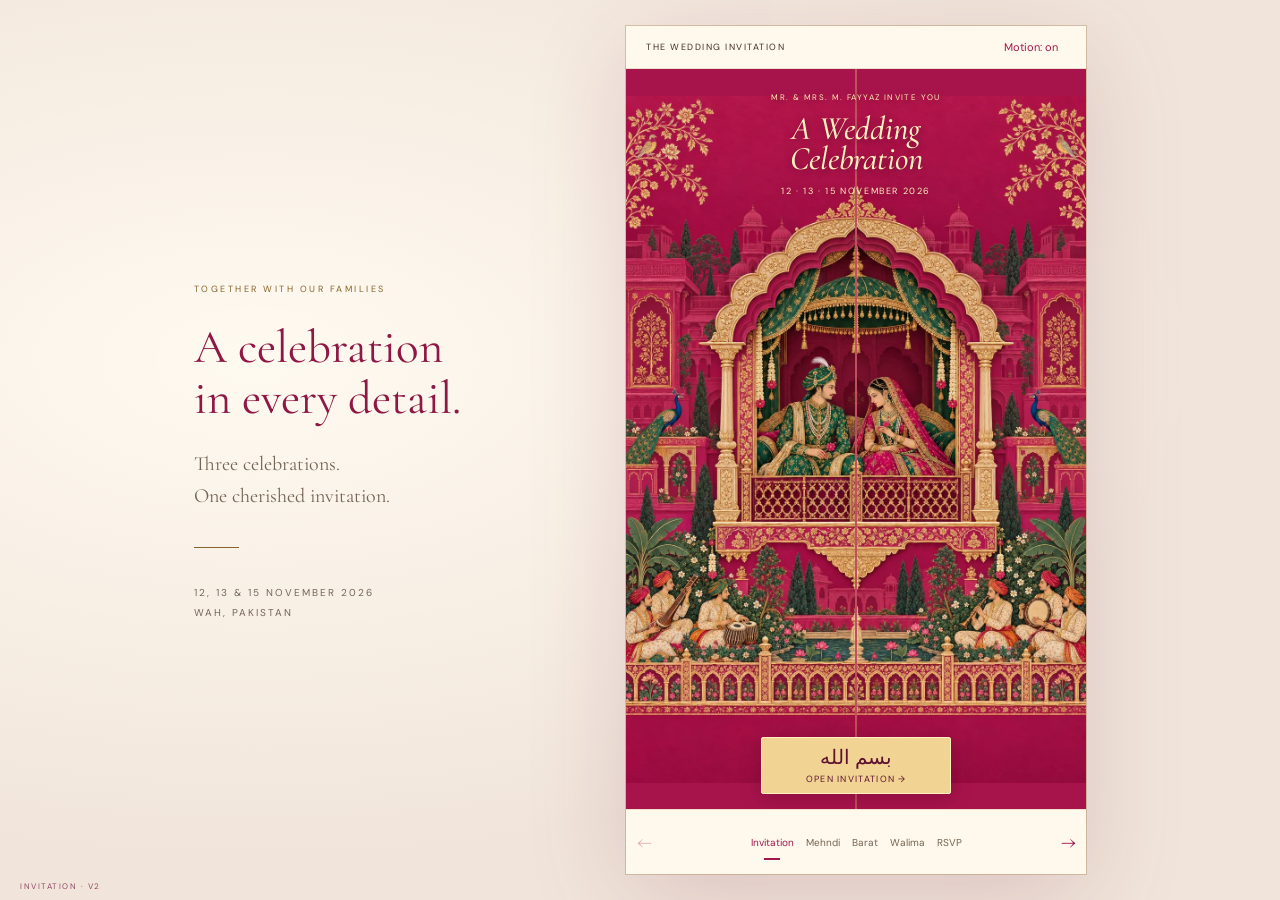
==== with-walima.html @ 0a070c9f "Publish wedding invitation with and without Walima" ====
<!doctype html>
<html lang="en"><head><meta charset="utf-8"><meta name="viewport" content="width=device-width,initial-scale=1,viewport-fit=cover"><meta name="theme-color" content="#531d31"><meta name="description" content="With joy, Mr. & Mrs. M. Fayyaz invite you to celebrate. Mehndi, 12 November; Barat, 13 November; Walima, 15 November 2026. Wah, Pakistan."><title>Awais Shakeel · Mehndi, Barat & Walima · November 2026</title><meta name="robots" content="noindex, nofollow"><meta property="og:type" content="website"><meta property="og:title" content="You are invited · 12, 13 & 15 November 2026"><meta property="og:description" content="Join the Fayyaz and Shakeel families for Mehndi, Barat and Walima in Wah, Pakistan."><meta property="og:image" content="https://ahsanrj-portfolio.github.io/awais-wedding-invitation/royal-cover-v2.webp"><meta property="og:image:alt" content="Magenta and gold royal miniature wedding illustration"><meta name="twitter:card" content="summary_large_image"><link rel="icon" href="favicon.svg" type="image/svg+xml"><link rel="canonical" href="https://ahsanrj-portfolio.github.io/awais-wedding-invitation/with-walima.html"><noscript><style>.opening,.navigation,.toolbar button,.primary[data-go],button[data-calendar],#replay{display:none!important}.invitation{height:auto!important}.book{min-height:600px}.page,.page[hidden]{position:relative!important;display:block!important;min-height:650px}.intro-copy{min-height:650px}</style></noscript><link rel="stylesheet" href="style.css"><link rel="stylesheet" href="visual-theme-v2.css"><link rel="preload" as="image" href="royal-cover-v2.webp"><link rel="stylesheet" href="motion.css"><link rel="stylesheet" href="walima.css"><link rel="stylesheet" href="barat-film.css"></head><body>
<div class="desktop-note"><span class="small">TOGETHER WITH OUR FAMILIES</span><h2>A celebration<br>in every detail.</h2><p>Three celebrations.<br>One cherished invitation.</p><span class="line"></span><p class="date-note">12, 13 & 15 NOVEMBER 2026<br>WAH, PAKISTAN</p></div>
<main class="invitation" aria-label="Wedding invitation">
<header class="toolbar"><span class="brand">THE WEDDING INVITATION</span><button id="motion" class="text-button" aria-pressed="false">Motion: on</button></header>
<div class="book" id="book">
<section class="page intro" id="page-0" aria-labelledby="title-0"><div class="welcome-note"><p class="blessing">In the name of Allah,<br>the Most Beneficent, the Most Merciful</p><p class="hosts">Mr. & Mrs. M. Fayyaz<br>Mr. & Mrs. M. Shakeel</p><p class="invite-line">joyfully invite you to celebrate the wedding of</p></div><div class="floral-poster"><img src="floral-couple.jpg" alt="Illustrated wedding couple on a lavish red floral stage, with hanging pink flowers and chandeliers"><div class="intro-copy"><h1 id="title-0" tabindex="-1">D/o Fayyaz <span class="amp">&</span><br>Awais Shakeel</h1><p class="parentage">S/o M. Shakeel</p><p class="wedding-dates">12, 13 & 15 November 2026</p></div></div><div class="intro-cta"><p>With your presence, our joy is complete.</p><button class="primary" data-go="1">Explore the celebrations <span>→</span></button></div></section>
<section class="page event mehndi" id="page-1" hidden aria-labelledby="title-1"><div class="event-poster mehndi-poster"><img src="mehndi-original.jpg" alt="Colourful Mehndi illustration with hanging floral baskets, orange drapes, pink backdrop, a seated couple and dhol players"><div class="poster-copy"><p class="eyebrow">THE FIRST CELEBRATION</p><h2 id="title-1" tabindex="-1">Mehndi</h2><p class="script-sub">An evening of colour & joy</p><p class="poster-date">Thursday · 12 November 2026</p><p class="poster-time">Mehndi · 7:00 PM<br>Dinner · 8:00 PM</p><p class="poster-venue">Al-Maida Marriage Hall<br><small>Jhang Bahtar Road, Wah</small></p></div></div><div class="event-content"><p class="programme">PROGRAMME · IN SHA ALLAH</p><dl class="schedule"><div><dt>Mehndi</dt><dd>7:00 PM</dd></div><div><dt>Dinner</dt><dd>8:00 PM</dd></div></dl><span aria-hidden="true" class="ornament">✧</span><p class="eyebrow">THE VENUE</p><h3>Al-Maida Marriage Hall</h3><p class="address">Jhang Bahtar Road, Wah</p><div class="actions"><button class="primary" data-calendar="0">Add to calendar <span>↗</span></button><a class="secondary" target="_blank" rel="noopener" href="https://www.google.com/maps/search/?api=1&query=Al-Maida%20Marriage%20Hall%20Jhang%20Bahtar%20Road%20Wah">Find venue ↗</a></div><p class="micro">Times in Pakistan Standard Time · Maps opens a venue search</p></div></section>
<section class="page event barat" id="page-2" hidden aria-labelledby="title-2"><div class="barat-film"><h2 id="title-2" tabindex="-1" class="scene-heading">Baraat Welcome</h2><video id="barat-video" muted loop playsinline preload="none" poster="barat-procession-poster.jpg" aria-label="Animated wedding procession beneath a maroon and gold palace arch"><source src="barat-procession.mp4" type="video/mp4"></video><div class="foreground-ground" aria-hidden="true"></div><img class="foreground-bride" src="bride-red-foreground.png" alt="Bride seen from behind wearing a deep red lehenga with ornate gold embroidery"><button class="barat-video-control" id="barat-video-control">Play scene ▷</button></div><div class="event-content"><p class="barat-event-date">Friday · 13 November 2026</p><p class="programme">PROGRAMME · IN SHA ALLAH</p><dl class="schedule"><div><dt>Arrival of Barat</dt><dd>12:00 PM</dd></div><div><dt>Lunch</dt><dd>1:00 PM</dd></div><div><dt>Rukhsati</dt><dd>3:00 PM</dd></div></dl><span aria-hidden="true" class="ornament">✧</span><p class="eyebrow">THE VENUE</p><h3>Kallisto Grand Marquee</h3><p class="address">Jhang Bahtar Road, Wah</p><div class="actions"><button class="primary" data-calendar="1">Add to calendar <span>↗</span></button><a class="secondary" target="_blank" rel="noopener" href="https://www.google.com/maps/search/?api=1&query=Kallisto%20Grand%20Marquee%20Jhang%20Bahtar%20Road%20Wah">Find venue ↗</a></div><p class="micro">Times in Pakistan Standard Time · Maps opens a venue search</p></div></section>
<section class="page event walima" id="page-3" hidden aria-labelledby="title-3"><div class="walima-poster"><video id="walima-video" muted loop playsinline preload="none" poster="walima-poster.jpg" aria-label="Animated chandelier-lit garden with an illustrated couple"><source src="walima-scene-clean-loop.mp4" type="video/mp4"></video><div class="walima-copy"><p class="eyebrow">MR. &amp; MRS. M. SHAKEEL INVITE YOU</p><h2 id="title-3" tabindex="-1">Walima</h2><p class="walima-names">D/o Fayyaz &amp; Awais Shakeel</p><p class="walima-date">Sunday · 15 November 2026</p><p class="walima-time">Arrival · 6:00 PM<br>Dinner · 7:00 PM</p><h3>GMC Marquee</h3><p class="walima-address">New City Phase 2, Wah Cantt</p></div><button class="video-control" id="video-control">Play scene ▷</button></div><div class="event-content"><p class="programme">PROGRAMME · IN SHA ALLAH</p><dl class="schedule"><div><dt>Arrival</dt><dd>6:00 PM</dd></div><div><dt>Dinner</dt><dd>7:00 PM</dd></div></dl><span class="ornament" aria-hidden="true">✧</span><p class="eyebrow">THE VENUE</p><h3>GMC Marquee</h3><p class="address">New City Phase 2, Wah Cantt</p><div class="actions"><button class="primary" data-calendar="2">Add to calendar ↗</button><a class="secondary" target="_blank" rel="noopener" href="https://www.google.com/maps/search/?api=1&amp;query=GMC%20Marquee%20New%20City%20Phase%202%20Wah%20Cantt">Find venue ↗</a></div><p class="micro">Pakistan Standard Time · Maps opens a venue search</p></div></section><section class="page rsvp" id="page-4" hidden aria-labelledby="title-4"><div class="rsvp-content"><span class="eyebrow">WE LOOK FORWARD TO WELCOMING YOU</span><h2 id="title-4" tabindex="-1">With love,<br>our family</h2><img class="couple" src="couple.jpg" alt="Illustration of a bride in maroon and gold and a groom in a black sherwani dancing together"><p class="programme">R.S.V.P.</p><div class="contacts"><a href="tel:+923005140269"><span>M. Fayyaz</span><small>0300-5140269</small><b aria-hidden="true">↗</b></a><a href="tel:+923365899009"><span>M. Ahsan</span><small>0336-5899009</small><b aria-hidden="true">↗</b></a></div><p class="looking">Looking forward</p><p class="family">M. Riaz · M. Imran · M. Ijaz</p><button id="replay" class="text-button">↺ Replay the opening</button></div></section>
<div id="opening" class="opening"><div class="cover-art" role="img" aria-label="Magenta and antique-gold miniature invitation cover with a royal couple in an emerald jharokha and wedding musicians"></div><div class="opening-copy"><p class="eyebrow">MR. & MRS. M. FAYYAZ INVITE YOU</p><h2>A Wedding<br>Celebration</h2><p>12 · 13 · 15 NOVEMBER 2026</p></div><button id="open" class="seal" aria-label="Open the wedding invitation"><span>بسم الله</span><small>OPEN INVITATION →</small></button></div>
</div><footer class="navigation"><button id="back" aria-label="Previous card">←</button><nav aria-label="Invitation cards"><button data-go="0" aria-current="page">Invitation</button><button data-go="1">Mehndi</button><button data-go="2">Barat</button><button data-go="3">Walima</button><button data-go="4">RSVP</button></nav><button id="next" aria-label="Next card">→</button></footer><div class="status" role="status" aria-live="polite" id="status"></div>
</main><span class="build">INVITATION · V2</span><script src="walima-app.js"></script><script src="motion.js"></script><script src="walima.js"></script><script src="barat-film.js"></script></body></html>
---- style.css ----
@import url('https://fonts.googleapis.com/css2?family=Cormorant+Garamond:ital,wght@0,400;0,500;0,600;1,400;1,500&family=DM+Sans:wght@400;500;600&display=swap');
:root{--wine:#63283a;--ink:#402d28;--gold:#9d7944;--paper:#faf3e7;--sans:'DM Sans',Arial,sans-serif;--serif:'Cormorant Garamond',Georgia,serif}*{box-sizing:border-box}body{margin:0;color:var(--ink);background:#eee5d8;font-family:var(--serif);min-height:100vh;min-height:100dvh;display:flex;align-items:center;justify-content:center;gap:8vw;padding:26px;background-image:radial-gradient(ellipse at 20% 50%,#fffcf5 0%,transparent 60%)}button,a{-webkit-tap-highlight-color:transparent}button{cursor:pointer;font:inherit}button:focus-visible,a:focus-visible{outline:3px solid #b77a25;outline-offset:4px}button:disabled{opacity:.3;cursor:default}a{color:inherit}button{touch-action:manipulation}h1,h2,h3,p{margin:0}h1:focus,h2:focus{outline:none}.desktop-note{width:330px;align-self:center}.small,.eyebrow,.brand,.programme,.location-label,.date-note,.micro,.build{font-family:var(--sans)}.small{font-size:9px;letter-spacing:2.5px;color:var(--gold)}.desktop-note h2{font-size:47px;line-height:1.08;font-weight:400;margin:25px 0;color:var(--wine)}.desktop-note p{font-size:20px;line-height:1.6;color:#806f62}.line{display:block;width:45px;height:1px;background:var(--gold);margin:35px 0}.desktop-note .date-note{font-size:10px;letter-spacing:2px;line-height:2}.invitation{position:relative;width:460px;max-width:100%;height:min(900px,calc(100dvh - 52px));min-height:0;background:var(--paper);box-shadow:0 24px 90px #39221826,0 0 0 1px #a1855740;display:flex;flex-direction:column}.toolbar{height:43px;flex-shrink:0;padding:0 20px;display:flex;justify-content:space-between;align-items:center;border-bottom:1px solid #9c7b4433;background:#fbf6ed}.brand{font-size:8px;letter-spacing:1.5px}.text-button{border:0;background:none;font-family:var(--sans);font-size:10px;min-height:44px;color:var(--wine);padding:8px}.book{position:relative;flex:1;min-height:0;perspective:1400px;background:var(--paper)}.page{position:absolute;inset:0;overflow:auto;overscroll-behavior:contain;background-color:var(--paper);scrollbar-width:thin;scrollbar-color:#bca47a transparent}.page[hidden]{display:none}.intro{background-image:url('courtyard.webp');background-size:100% 100%;text-align:center}.intro-copy{padding:21% 14% 26%;min-height:100%;display:flex;align-items:center;flex-direction:column}.blessing{font-size:10px;line-height:1.5;letter-spacing:.7px;text-transform:uppercase;max-width:230px}.hosts{font-size:20px;margin-top:24px;font-weight:600}.invite-line{font-size:13px;margin:8px -4px 18px}.intro h1{font-size:44px;line-height:.96;letter-spacing:-1.5px;color:var(--wine);font-weight:500}.amp{display:block;font-size:30px;font-style:italic;color:var(--gold);margin:7px}.parentage{font-size:14px;margin-top:11px}.flourish{font-size:32px;color:var(--gold);margin:10px 0 4px}.wedding-dates{font-size:21px}.location-label{font-size:8px;letter-spacing:2px;margin-top:9px}.primary{border:1px solid var(--wine);background:var(--wine);color:#fff8e9;min-height:46px;padding:12px 20px;display:inline-flex;align-items:center;justify-content:center;gap:16px;text-decoration:none;font:11px var(--sans);letter-spacing:.2px;transition:background .2s}.primary:hover{background:#82384e}.intro .primary{margin-top:23px;padding:12px 14px;font-size:10px}.intro-bottom{position:absolute;bottom:20px;left:0;right:0;font-size:12px;font-style:italic}.navigation{height:65px;flex-shrink:0;background:#fcf7ee;border-top:1px solid #b79b733d;display:flex;align-items:center;justify-content:space-between;padding:4px 8px}.navigation>button{width:36px;min-height:44px;background:none;border:0;font-size:23px;color:var(--wine)}nav{display:flex;gap:4px}nav button{position:relative;border:0;background:transparent;font:10px var(--sans);min-height:44px;padding:10px;color:#968474}nav button[aria-current]{color:var(--wine)}nav button[aria-current]:after{content:'';width:16px;height:2px;background:var(--wine);position:absolute;bottom:4px;left:calc(50% - 8px)}.event{background-image:linear-gradient(#fbf5eae8,#fbf5eae8),url('courtyard.webp');background-size:cover;text-align:center;padding:24px}.event:before{content:'';position:absolute;inset:12px;border:1px solid #a98a5f66;pointer-events:none}.event-content{position:relative;padding:22px 12px 20px}.eyebrow{font-size:8px;letter-spacing:1.7px;line-height:1.7;color:var(--gold)}.event h2{font-size:65px;line-height:1;font-weight:400;font-style:italic;margin:14px 0 4px}.script-sub{font-size:17px;font-style:italic;color:#8f775e}.mehndi{--wine:#425b40}.date-block{display:flex;align-items:center;justify-content:center;gap:20px;border-top:1px solid #ad91664d;border-bottom:1px solid #ad91664d;padding:13px 0;margin:24px 0}.date-block strong{font-weight:400;font-size:66px;line-height:1;color:var(--wine)}.date-block span{font:9px/1.7 var(--sans);letter-spacing:1px;min-width:68px}.programme{font-size:9px;letter-spacing:1.4px;margin-bottom:14px}.schedule{margin:0 auto;max-width:270px;font-size:19px}.schedule div{display:flex;justify-content:space-between;padding:6px 0;border-bottom:1px dotted #ad916657}.schedule dd{margin:0;font-size:18px}.ornament{display:block;font-size:28px;color:var(--gold);margin:13px 0 9px}.event h3{font-size:26px;font-weight:600;margin-top:5px;line-height:1.1}.address{font-size:16px;margin-top:6px}.actions{display:flex;flex-direction:column;gap:4px;align-items:stretch;margin:23px auto 0;max-width:280px}.secondary{padding:14px 16px;font:11px var(--sans);text-underline-offset:4px;min-height:44px}.micro{font-size:8px;line-height:1.6;color:#8e7c68;margin:8px auto 0;max-width:260px}.rsvp{background:radial-gradient(ellipse at 50% 45%,#fff 0%,#faf3e7 65%);text-align:center}.rsvp-content{padding:34px 42px 20px}.rsvp h2{font-size:42px;line-height:1.05;font-style:italic;font-weight:400;color:var(--wine);margin:12px 0}.couple{height:220px;max-width:100%;object-fit:contain;mix-blend-mode:multiply}.contacts{display:flex;flex-direction:column;gap:4px}.contacts a{position:relative;padding:12px 20px;border-bottom:1px solid #bba0795e;text-decoration:none;text-align:left;min-height:58px}.contacts span{display:block;font-size:20px}.contacts small{font:10px var(--sans);color:#89735e}.contacts b{position:absolute;right:16px;top:22px;font-weight:400}.looking{font-size:16px;font-style:italic;margin-top:18px}.family{font-size:16px;margin:6px 0 10px}.opening{position:absolute;inset:0;z-index:5;perspective:1300px;overflow:hidden;background:none;pointer-events:none}.door{position:absolute;width:50.1%;height:100%;top:0;background-color:#63283a;background-image:repeating-linear-gradient(90deg,transparent 0 28px,#e9c8840b 29px 30px),linear-gradient(90deg,#0002,transparent 40%,#0002);border:1px solid #c2a16c;backface-visibility:hidden;transition:transform 1.7s cubic-bezier(.32,.04,.22,1);pointer-events:auto}.left-door{left:0;transform-origin:left center}.right-door{right:0;transform-origin:right center}.door-inlay{position:absolute;inset:17px 10px;border:1px solid #c8a76a9c;border-radius:130px 130px 0 0;box-shadow:inset 0 0 0 6px #63283a,inset 0 0 0 7px #c8a76a66}.door-panel{position:absolute;inset:48% 15px 25px;border:1px solid #c8a76a66;border-radius:60px 60px 2px 2px;background:repeating-conic-gradient(from 45deg,#c7a36b14 0% 25%,transparent 0% 50%) 0 0/24px 24px}.door-flower{position:absolute;top:19%;left:0;right:0;text-align:center;font-size:74px;color:#d3b97f66}.opening-copy{position:absolute;top:24%;left:8%;right:8%;color:#f7e6bf;text-align:center;transition:opacity .35s}.opening-copy .eyebrow{color:#ddc89e}.opening-copy h2{font-size:39px;line-height:1.08;font-weight:400;font-style:italic;margin:18px 0}.opening-copy>p:last-child{font:9px var(--sans);letter-spacing:2px}.seal{position:absolute;left:50%;top:58%;transform:translate(-50%,-50%);border:1px solid #e7c98a;border-radius:50%;width:112px;height:112px;background:#b08b4e;color:#fff8e8;box-shadow:0 0 0 5px #63283a,0 0 0 6px #c2a16c,0 8px 30px #0005;pointer-events:auto;transition:opacity .3s,box-shadow .3s}.seal:hover{box-shadow:0 0 0 7px #63283a,0 0 0 8px #e5c992,0 8px 30px #0005}.seal span{display:block;font:30px Georgia,serif}.seal small{display:block;font:7px var(--sans);letter-spacing:1px;margin-top:10px}.tap-hint{position:absolute;bottom:15%;width:100%;text-align:center;color:#d6bf94;font-size:15px;font-style:italic;transition:opacity .3s}.opening.opened .left-door{transform:rotateY(-105deg)}.opening.opened .right-door{transform:rotateY(105deg)}.opening.opened .opening-copy,.opening.opened .seal,.opening.opened .tap-hint{opacity:0;pointer-events:none}.opening[hidden]{display:none}.page.enter{animation:card-in .55s ease-out}@keyframes card-in{from{opacity:0;transform:rotateY(-7deg) translateX(12px)}to{opacity:1;transform:none}}.status{position:absolute;bottom:70px;left:25px;right:25px;font:11px/1.5 var(--sans);background:#fff9eefa;padding:0;text-align:center;z-index:8}.status:not(:empty){padding:12px;border:1px solid #c9b58f}.build{position:fixed;bottom:9px;left:20px;font-size:8px;letter-spacing:1.5px;color:#9d8b77}.calm .door{transition:none}.calm .page.enter{animation:none}@media(prefers-reduced-motion:reduce){body:not(.full-motion) .door{transition:none}body:not(.full-motion) .page.enter{animation:none}}@media(max-width:850px){.desktop-note{display:none}body{padding:18px}.invitation{height:calc(100dvh - 36px)}.build{display:none}}@media(max-width:500px){body{padding:0;display:block;background:var(--paper)}.invitation{width:100%;height:100vh;height:100dvh;min-height:0;box-shadow:none}.toolbar{padding-top:env(safe-area-inset-top);height:calc(43px + env(safe-area-inset-top));padding-left:15px;padding-right:12px}.navigation{height:calc(65px + env(safe-area-inset-bottom));padding-bottom:env(safe-area-inset-bottom)}.intro h1{font-size:clamp(35px,10.5vw,46px)}.intro-copy{padding-top:21%;padding-bottom:30%}.hosts{margin-top:20px}.rsvp-content{padding:28px 34px 20px}.event{padding:20px}.event-content{padding-top:20px}.event h2{font-size:59px}.opening-copy h2{font-size:36px}}@media(max-height:740px){.intro-copy{padding-top:15%;padding-bottom:100px}.blessing{font-size:9px}.hosts{margin-top:13px}.invite-line{margin-bottom:14px}.intro h1{font-size:37px}.flourish{margin:4px 0;font-size:25px}.intro .primary{margin-top:14px}.intro-bottom{display:none}.event-content{padding-top:10px}.event h2{font-size:51px;margin-top:8px}.date-block{margin:15px 0;padding:9px 0}.date-block strong{font-size:53px}.ornament{margin:9px 0 4px}.actions{margin-top:13px}.couple{height:160px}.rsvp-content{padding-top:20px}.rsvp h2{font-size:36px}}
/* Audit refinements */
.opening-copy{top:14%}.seal{top:65%}.tap-hint{bottom:10%}.door-flower{top:6%;font-size:58px}.wedding-dates{position:relative;z-index:1;background:#fbf4e7f2;box-shadow:0 0 18px 10px #fbf4e7ed;padding:3px 7px}.location-label{position:relative;z-index:1;background:#fbf4e7e8}.brand{font-size:9px}.text-button{font-size:11px}.eyebrow{font-size:10px}.programme{font-size:10px}nav button{font-size:11px}.micro{font-size:10px}.primary,.intro .primary{font-size:12px}.secondary{font-size:12px}.contacts small{font-size:12px}.navigation>button{width:44px;flex-shrink:0}nav{gap:0}nav button{padding:10px 7px}.door-flower,.flourish,.ornament{user-select:none}@media(max-width:350px){.brand{font-size:8px;letter-spacing:1px}.intro-copy{padding-left:12%;padding-right:12%}.opening-copy h2{font-size:32px}.seal{width:98px;height:98px}.tap-hint{font-size:13px}.rsvp-content{padding-left:24px;padding-right:24px}.event{padding:16px}.event-content{padding-left:8px;padding-right:8px}.date-block{gap:12px}}
@media(max-height:420px){.opening-copy{top:7%;left:8%;right:50%}.opening-copy h2{font-size:24px;margin:10px 0}.opening-copy .eyebrow{font-size:8px}.opening-copy>p:last-child{font-size:8px;line-height:1.6}.seal{left:75%;top:45%;width:95px;height:95px}.tap-hint{bottom:5%;font-size:12px}.door-flower{display:none}}
body{overflow-x:hidden} :root{--gold:#806033}.script-sub{color:#756047}.micro,.contacts small{color:#70604d}nav button{color:#756451}.desktop-note p{color:#756456}

.status{pointer-events:none}
---- visual-theme-v2.css ----
/* V2: supplied illustration-led invitation */
:root{--wine:#9e174d;--gold:#87632b}body{background:#f1e5db;background-image:radial-gradient(ellipse at 20% 40%,#fffaf0,transparent 65%)}.desktop-note h2{color:#8f1744}.invitation{box-shadow:0 25px 95px #6b143928,0 0 0 1px #b6986c77}.toolbar,.navigation{background:#fff8ec}.book{background:#fff7e9}.opening{background:#a7144b;overflow:hidden;perspective:1500px}.cover-art{position:absolute;inset:0;background:url('royal-cover-v2.webp') center/contain no-repeat;transform-origin:left center;transition:transform 1.2s cubic-bezier(.3,.04,.18,1),opacity 1.1s}.opening-copy{top:3%;left:10%;right:10%;color:#fff0be;text-shadow:0 2px 7px #721039}.opening-copy .eyebrow{font-size:8px;letter-spacing:1.4px;color:#ffedb8}.opening-copy h2{font-size:33px;line-height:.92;margin:9px 0 10px;font-weight:500}.opening-copy>p:last-child{font-size:9px;letter-spacing:1.6px}.seal{top:auto;bottom:2%;left:50%;transform:translateX(-50%);width:190px;height:57px;border-radius:2px;background:#f1d494;color:#5d1230;border:1px solid #fff0bf;box-shadow:0 3px 20px #60062d66}.seal span{font-size:20px;line-height:1}.seal small{font-size:9px;letter-spacing:1.3px;margin-top:6px}.seal:hover{box-shadow:0 0 0 3px #cda95c88,0 4px 20px #60062d77}.opening.opened .cover-art{transform:rotateY(-88deg);opacity:0}.calm .cover-art{transition:none}@media(prefers-reduced-motion:reduce){body:not(.full-motion) .cover-art{transition:none}}
.intro{background:#fff8e9;text-align:center}.welcome-note{padding:22px 15px 12px;background:#fff8ed}.welcome-note .blessing{margin:auto;max-width:300px;font-size:9px}.welcome-note .hosts{font-size:23px;margin-top:12px}.welcome-note .invite-line{font-size:14px;margin:6px 0 0}.floral-poster,.event-poster{position:relative;width:100%;text-align:center;overflow:hidden}.floral-poster>img,.event-poster>img{display:block;width:100%;height:auto}.intro-copy{position:absolute;top:24%;left:0;right:0;padding:0 8%;min-height:0;display:block;background:none}.intro h1{font-size:37px;line-height:.95;letter-spacing:-.5px;color:#85203a;font-weight:600}.intro .amp{display:inline;font-size:23px;margin:0 3px;color:#85622b}.intro .parentage{font-size:13px;margin-top:6px}.intro .wedding-dates{font-size:18px;margin-top:8px;padding:0;box-shadow:none;background:none}.intro-cta{padding:20px 15px 24px;background:#fff7e9}.intro-cta>p{font-style:italic;font-size:16px}.intro .primary{margin-top:14px}.event{padding:0;background-image:none}.event:before{display:none}.event-content{padding:24px 28px 26px;background:#fff5e5;position:relative}.event .programme{font-size:10px;letter-spacing:1.5px}.event .schedule{max-width:330px}.event .schedule div{padding:8px 0}.event .schedule dt,.event .schedule dd{font-size:19px}.event .ornament{margin:12px 0}.event h3{font-size:28px;line-height:1.1;margin:6px 0}.event .actions{max-width:330px;flex-direction:row;align-items:center;justify-content:center;gap:10px;margin-top:20px}.event .actions>*{flex:1}.event .secondary{padding:14px 8px;border:1px solid #b69a6c;text-decoration:none}.event .micro{max-width:330px;font-size:10px;margin-top:14px}.poster-copy{position:absolute;left:8%;right:8%;top:24%;color:#72243b}.event .poster-copy h2{font-size:57px;font-weight:500;line-height:1;margin:8px 0 5px}.event .poster-copy .script-sub{font-size:16px;color:inherit}.poster-date{font-size:17px;line-height:1.4;margin-top:12px}.poster-time{font:10px var(--sans);letter-spacing:1px;margin-top:7px}.mehndi .poster-copy .eyebrow{color:#6b4e2d}.mehndi .poster-copy .script-sub{display:none}.mehndi .poster-date{font-size:16px;margin-top:6px}.mehndi .poster-time{margin-top:5px}.mehndi{--wine:#7d374d}.barat{--wine:#efca8a;color:#f8ecdd;background:#081726}.barat .poster-copy{inset:0 0 auto;height:53%;padding:16% 9% 0;background-color:#081726;background-image:radial-gradient(circle at 18% 17%,#e5d9e8 0 .7px,transparent 1.3px),radial-gradient(circle at 70% 40%,#b8c8da 0 .5px,transparent 1.1px),radial-gradient(ellipse at 50% 100%,#28354b00,#081726aa);background-size:47px 61px,71px 87px,100% 100%;color:#f4ddeb}.barat .poster-copy .eyebrow{color:#e8c8ab;font-size:9px;letter-spacing:2px}.barat .poster-copy h2{font-size:47px;line-height:1.05;margin:17px -5px 8px}.barat .poster-copy .script-sub{font-size:22px;color:#eecbdd}.barat .poster-date{font-size:23px;margin-top:22px}.barat .poster-time{font-size:12px;letter-spacing:1px;margin-top:13px}.band-sign{position:absolute;left:23.2%;top:59.1%;width:20.5%;height:6%;background:#391d46;color:#ffd182;font:bold 14px/1.05 var(--sans);display:flex;align-items:center;justify-content:center;flex-direction:column;text-shadow:0 0 5px #f35b52;transform:rotate(2deg);padding:3px}.barat .event-content{background:#0b192b;color:#f9ecdd;border-top:1px solid #b9926455}.barat .event-content .eyebrow,.barat .ornament{color:#e4bf87}.barat .event-content .primary{background:#efca8a;color:#1e2030;border-color:#efca8a}.barat .event-content .secondary{color:#f2dfc5;border-color:#b8976c}.barat .event-content .micro{color:#c6beb6}.barat .schedule div{border-color:#b8976c66}.rsvp{background:#fdf0de}.rsvp-content{padding-top:30px}.rsvp .couple{height:250px}.rsvp h2{color:#9e174d}.build{color:#8f4864}.primary{border-radius:0}
@media(max-width:500px){.intro h1{font-size:32px}.welcome-note{padding-top:20px}.opening-copy h2{font-size:30px}.opening-copy{top:4%}.event .poster-copy h2{font-size:48px}.barat .poster-copy h2{font-size:43px}.barat .poster-date{font-size:21px}.band-sign{font-size:12px}.event-content{padding-left:24px;padding-right:24px}}
@media(max-width:350px){.intro h1{font-size:27px}.intro .parentage{font-size:11px;margin-top:4px}.intro .wedding-dates{font-size:15px;margin-top:5px}.event .poster-copy h2{font-size:40px}.poster-copy .eyebrow{font-size:8px}.mehndi .poster-date{font-size:13px}.mehndi .poster-time{font-size:9px}.barat .poster-copy h2{font-size:36px;margin-top:13px}.barat .poster-copy .script-sub{font-size:20px}.barat .poster-date{font-size:18px;margin-top:18px}.barat .poster-time{font-size:10px}.band-sign{font-size:10px}.opening-copy h2{font-size:27px}.opening-copy .eyebrow{font-size:7px}.seal{width:164px;height:49px}.seal small{font-size:8px}}
@media(max-height:500px) and (min-width:501px){.opening-copy{top:7%;left:3%;right:65%}.opening-copy h2{font-size:24px;line-height:1}.opening-copy .eyebrow{font-size:7px}.opening-copy>p:last-child{font-size:8px;line-height:1.5}.seal{left:83%;bottom:35%;width:125px;height:54px}.seal small{font-size:7px}.cover-art{background-position:center}}

.barat .poster-copy:after{content:'';position:absolute;left:0;right:0;bottom:-30px;height:30px;background:linear-gradient(#081726,transparent);pointer-events:none}

/* Original supplied Mehndi artwork, with event details in the writing area. */
.mehndi-poster .poster-copy{top:18%;left:8%;right:8%;height:34.5%;padding:4% 3% 2%;background:#dceef1;color:#943a44;border:1px solid #b4d3d955;display:flex;flex-direction:column;justify-content:center}
.mehndi-poster .poster-copy .eyebrow{color:#80471f;font-size:8px;letter-spacing:1.4px}
.mehndi-poster .poster-copy h2{color:#b52b63;font-size:55px;margin:7px 0}
.mehndi-poster .poster-date{font-size:17px;color:#85521b;margin:5px 0}
.mehndi-poster .poster-time{font-size:12px;line-height:1.7;letter-spacing:.4px;margin:5px 0}
.mehndi-poster .poster-venue{font-size:18px;line-height:1.25;margin:10px 0 0;color:#85521b}
.mehndi-poster .poster-venue small{font-size:14px}
@media(max-width:350px){.mehndi-poster .poster-copy h2{font-size:40px;margin:4px 0}.mehndi-poster .poster-date{font-size:13px}.mehndi-poster .poster-time{font-size:10px;margin:3px 0}.mehndi-poster .poster-venue{font-size:15px;margin-top:5px}.mehndi-poster .poster-venue small{font-size:12px}}

/* New user-selected Band Baja Baraat artwork. Cover only old invitation copy. */
.barat .poster-copy{height:51%;padding-top:10%;background-color:#06121c;clip-path:polygon(0 0,100% 0,100% 71%,76% 71%,76% 100%,24% 100%,24% 71%,0 71%)}
.barat .poster-copy:after{display:none}
.barat .poster-copy h2{font-size:58px;margin:15px 0 8px}
.barat .poster-copy .script-sub{font-size:23px}
.barat .poster-date{font-size:22px;margin-top:22px}
.barat .poster-time{font-size:12px;margin-top:14px}
@media(max-width:350px){.barat .poster-copy h2{font-size:46px}.barat .poster-copy .script-sub{font-size:19px}.barat .poster-date{font-size:18px;margin-top:16px}.barat .poster-time{font-size:10px}}
---- motion.css ----
.book{isolation:isolate;overflow:hidden}
.opening{background:transparent;perspective:1400px}
.cover-art{overflow:visible;background:none!important;transform:none!important;opacity:1!important;transition:none}
.cover-wing{position:absolute;top:0;bottom:0;width:50%;overflow:hidden;backface-visibility:hidden;background:#a7144b;transition:transform 1.8s cubic-bezier(.22,.65,.18,1),filter 1.8s;will-change:transform}
.cover-wing:first-child{left:0;transform-origin:left center;border-right:1px solid #ebcc8055}
.cover-wing:last-child{right:0;transform-origin:right center;border-left:1px solid #ebcc8055}
.wing-art{position:absolute;top:0;bottom:0;width:200%;background:url('royal-cover-v2.webp') center/contain no-repeat}
.cover-wing:last-child .wing-art{right:0}
.opening.opened .cover-wing:first-child{transform:rotateY(-108deg);filter:brightness(.6)}
.opening.opened .cover-wing:last-child{transform:rotateY(108deg);filter:brightness(.6)}
.opening-copy{transition:opacity .4s,transform .5s}
.opening.opened .opening-copy{transform:translateY(-12px)}
.opening:not(.opened) .seal{animation:seal-glow 3.8s ease-in-out infinite}
@keyframes seal-glow{50%{box-shadow:0 0 0 5px #f5d78b30,0 0 25px #f3d08466}}
.page.enter{animation:chapter-in .85s cubic-bezier(.16,1,.3,1) both}
@keyframes chapter-in{from{opacity:0;transform:translateX(calc(var(--direction,1)*35px)) rotateY(calc(var(--direction,1)*8deg)) scale(.98)}to{opacity:1;transform:none}}
.motion-reveal{animation:copy-reveal .85s cubic-bezier(.2,.7,.2,1) both;animation-delay:var(--reveal-delay,0ms)}
@keyframes copy-reveal{from{opacity:0;transform:translateY(14px)}to{opacity:1;transform:none}}
.ambient-field{position:absolute;inset:0;overflow:hidden;pointer-events:none;z-index:2;contain:paint}
.ambient-petal{position:absolute;left:var(--x);top:-20px;width:var(--size);height:calc(var(--size)*1.5);border-radius:80% 0 80% 20%;background:var(--petal);opacity:0;animation:petal-fall var(--duration) linear infinite;animation-delay:var(--delay)}
@keyframes petal-fall{0%{transform:translate3d(0,-20px,0) rotate(0);opacity:0}12%{opacity:.62}85%{opacity:.45}100%{transform:translate3d(var(--drift),var(--travel),0) rotate(320deg);opacity:0}}
.ambient-star{position:absolute;left:var(--x);top:var(--y);width:3px;height:3px;border-radius:50%;background:#ffe7a6;box-shadow:0 0 7px 2px #ffe1a466;animation:star-breathe var(--duration) ease-in-out infinite;animation-delay:var(--delay)}
@keyframes star-breathe{0%,100%{opacity:.12;transform:scale(.7)}50%{opacity:.8;transform:scale(1.25)}}
.light-beam{position:absolute;bottom:18%;left:19%;width:38%;height:41%;transform-origin:50% 100%;background:linear-gradient(0deg,#eab5f025,transparent);clip-path:polygon(42% 100%,58% 100%,100% 0,0 0);animation:light-sweep 9s ease-in-out infinite;mix-blend-mode:screen}
.light-beam.second{left:49%;animation-delay:-4.5s;background:linear-gradient(0deg,#ffe5a525,transparent)}
@keyframes light-sweep{0%,100%{transform:rotate(-17deg);opacity:.3}50%{transform:rotate(18deg);opacity:.7}}
.poster-copy,.intro-copy,.band-sign{z-index:3}
.primary,.secondary,.contacts a,.navigation button{transition:transform .2s ease,background-color .2s ease,box-shadow .2s ease}
.primary:active,.secondary:active,.navigation button:active{transform:scale(.96)}
.primary:hover{box-shadow:0 5px 18px #76234320;transform:translateY(-2px)}
.page[hidden] *,body.motion-paused *{animation-play-state:paused!important}
.calm .cover-wing{transition:none}.calm .cover-wing,.calm .opening-copy{filter:none}
.calm .ambient-field{display:none}.calm .motion-reveal,.calm .page.enter,.calm .seal{animation:none!important}
.calm .primary,.calm .secondary,.calm .contacts a,.calm .navigation button{transition:none;transform:none}
@media(prefers-reduced-motion:reduce){body:not(.full-motion) .ambient-field{display:none}body:not(.full-motion) .cover-wing{transition:none}body:not(.full-motion) .motion-reveal,body:not(.full-motion) .seal{animation:none}}
---- walima.css ----
.walima{background:#07121d;color:#f5eee2;--wine:#e8d6ae}
.walima-poster{position:relative;overflow:hidden;aspect-ratio:9/16;background:#07121d}
.walima-poster video{display:block;width:100%;height:100%;object-fit:cover}
.walima-copy{position:absolute;left:9%;right:9%;top:20%;height:41%;background:#08131f;color:#f8efdc;text-align:center;padding:4% 3%;display:flex;flex-direction:column;justify-content:center;z-index:2;background-image:radial-gradient(circle at 20% 30%,#bbd8ea55 0 .6px,transparent 1px);background-size:41px 53px}
.walima-copy .eyebrow{font-size:8px;color:#e2cc9f;letter-spacing:1px}
.walima .walima-copy h2{font-size:52px;margin:8px 0;line-height:1;font-style:italic}
.walima-names{font-size:18px;line-height:1.2}.walima-date{font-size:17px;margin-top:12px}
.walima-time{font:11px/1.8 var(--sans);margin-top:10px}
.walima .walima-copy h3{font-size:22px;margin-top:12px}.walima-address{font-size:14px;margin-top:4px}
.video-control{position:absolute;right:10px;bottom:10px;z-index:3;min-height:44px;padding:9px 12px;border:1px solid #d9c59f;background:#08131fe6;color:#fff1d0;font:11px var(--sans)}
.walima .event-content{background:#0a1724;color:#f7eee1}.walima .eyebrow,.walima .ornament{color:#e6cfa2}
.walima .primary{background:#e6cfa2;color:#132231}.walima .micro{color:#d0c7bc}
.navigation{padding-left:3px;padding-right:3px}.navigation>button{width:30px}nav button{padding:10px 6px;font-size:10px}
@media(max-width:350px){nav button{padding:10px 4px;font-size:9px}.walima .walima-copy h2{font-size:39px;margin:5px 0}.walima-copy .eyebrow{font-size:6px}.walima-names{font-size:15px}.walima-date{font-size:14px;margin-top:7px}.walima-time{font-size:9px;margin-top:6px}.walima .walima-copy h3{font-size:18px;margin-top:7px}.walima-address{font-size:12px}}

/* Compact details panel: more of the scene remains visible. */
.walima-copy{left:13%;right:13%;top:22%;height:35%;padding:3%}
.walima-copy .eyebrow{font-size:7px}
.walima .walima-copy h2{font-size:44px;margin:6px 0}
.walima-names{font-size:16px}.walima-date{font-size:15px;margin-top:9px}
.walima-time{font-size:10px;margin-top:8px}
.walima .walima-copy h3{font-size:20px;margin-top:9px}
.walima-address{font-size:13px;margin-top:3px}
@media(max-width:350px){.walima-copy .eyebrow{font-size:6px}.walima .walima-copy h2{font-size:35px;margin:4px 0}.walima-names{font-size:13px}.walima-date{font-size:12px;margin-top:6px}.walima-time{font-size:9px;margin-top:5px}.walima .walima-copy h3{font-size:17px;margin-top:6px}.walima-address{font-size:11px}}

.walima-names{font-size:17px}.walima-date{font-size:16px}.walima-time{font-size:11px}.walima-address{font-size:14px}
@media(max-width:350px){.walima-names{font-size:14px}.walima-date{font-size:13px}.walima-time{font-size:10px}.walima-address{font-size:12px}}


/* Narrower original panel; height and typography retained. */
.walima-copy{left:18%;right:18%}

/* Dark centre with softly blended, arched edges. */
.walima-copy{background:none;isolation:isolate;text-shadow:0 1px 4px #0009;overflow:visible}
.walima-copy:before{content:'';position:absolute;inset:-12px -14px;z-index:-1;pointer-events:none;border-radius:90px 90px 34px 34px;background:#07131ff5;filter:blur(14px)}
---- barat-film.css ----
.barat{--wine:#7f233b;background:#faf5e9;color:#5c302e}
.barat-film{position:relative;aspect-ratio:9/17;background:#f7f4e9;overflow:hidden}
.barat-film>video{display:block;width:100%;height:auto}
.barat .scene-heading{position:absolute;top:0;left:0;right:0;height:8%;z-index:2;margin:0;padding:2% 0;background:#faf8ee;color:#7f233b;font-size:34px;line-height:1.2;font-style:italic;font-weight:500;display:flex;align-items:center;justify-content:center}
.foreground-ground{position:absolute;inset:76% 0 0;background:linear-gradient(#e7e6dc,#f5f1e4 70%);z-index:1;border-top:1px solid #deded244}
.foreground-ground:after{content:'';position:absolute;inset:0;background:repeating-linear-gradient(0deg,transparent 0 32px,#8f8e7512 33px 34px);transform:perspective(300px) rotateX(25deg);transform-origin:top}
.barat-film>.foreground-bride{position:absolute;bottom:0;left:50%;transform:translateX(-50%);height:33%;width:auto;max-width:70%;object-fit:contain;z-index:2;filter:drop-shadow(0 5px 5px #44252230)}
.barat-video-control{position:absolute;right:9px;bottom:10px;z-index:4;background:#fff9eeeb;border:1px solid #966b49;min-height:44px;padding:8px 10px;color:#6a2435;font:10px var(--sans)}
.barat .event-content{background:#fff5e5;color:#5c302e;border-color:#b9936755}
.barat .event-content .eyebrow,.barat .ornament{color:#855c2e}
.barat .event-content .primary{background:#7f233b;border-color:#7f233b;color:#fff7ea}
.barat .event-content .secondary{color:#7f233b;border-color:#ac8055}
.barat .event-content .micro{color:#75604c}
.barat-event-date{font-size:23px;color:#7f233b;margin:0 0 18px}
@media(max-width:350px){.barat .scene-heading{font-size:28px}.barat-event-date{font-size:20px}.barat-video-control{font-size:9px;padding:7px}}
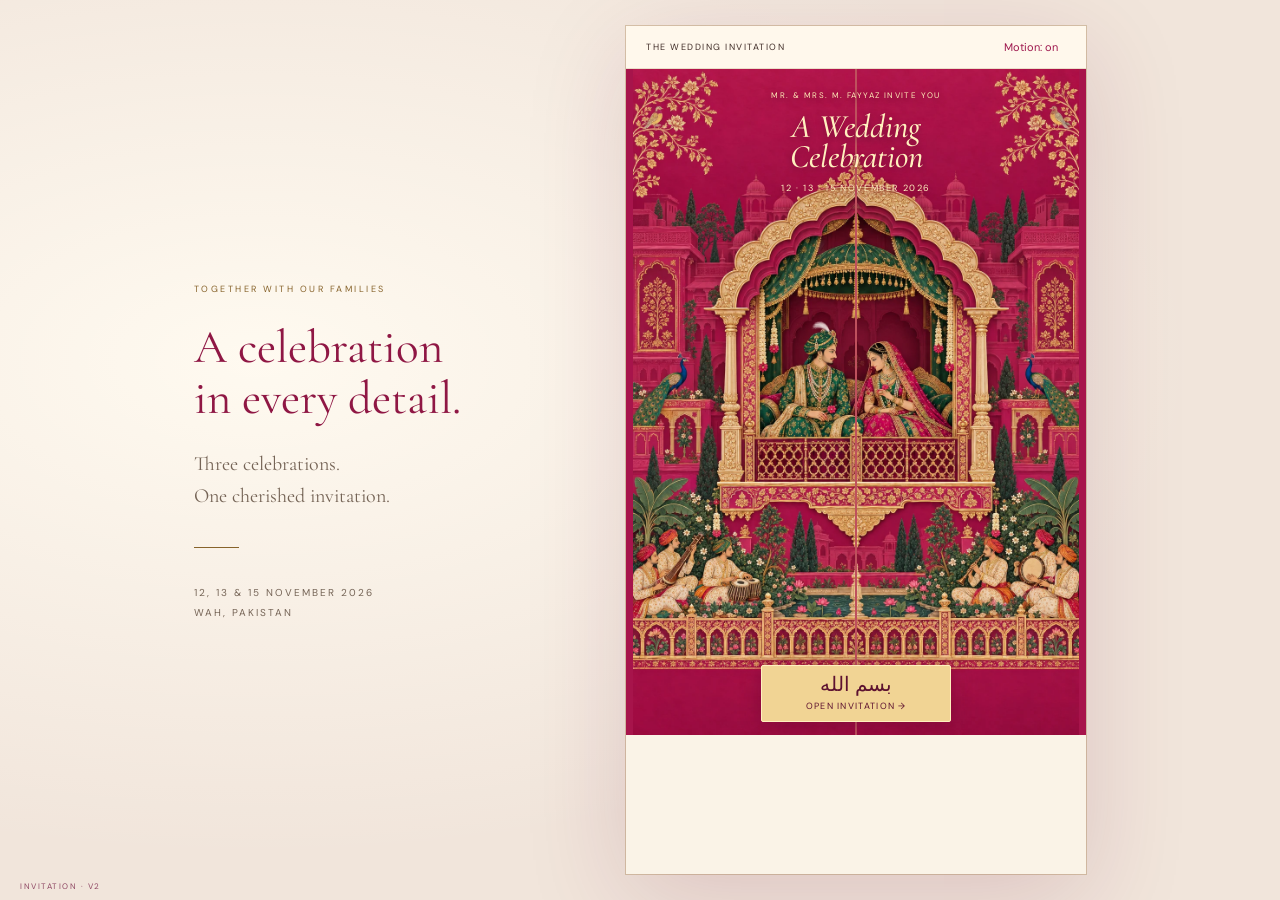
==== commit 4b4faeb0: "Make next-card navigation and scrolling clear for guests" ====
--- a/with-walima.html
+++ b/with-walima.html
@@ -1,5 +1,5 @@
 <!doctype html>
-<html lang="en"><head><meta charset="utf-8"><meta name="viewport" content="width=device-width,initial-scale=1,viewport-fit=cover"><meta name="theme-color" content="#531d31"><meta name="description" content="With joy, Mr. & Mrs. M. Fayyaz invite you to celebrate. Mehndi, 12 November; Barat, 13 November; Walima, 15 November 2026. Wah, Pakistan."><title>Awais Shakeel · Mehndi, Barat & Walima · November 2026</title><meta name="robots" content="noindex, nofollow"><meta property="og:type" content="website"><meta property="og:title" content="You are invited · 12, 13 & 15 November 2026"><meta property="og:description" content="Join the Fayyaz and Shakeel families for Mehndi, Barat and Walima in Wah, Pakistan."><meta property="og:image" content="https://ahsanrj-portfolio.github.io/awais-wedding-invitation/royal-cover-v2.webp"><meta property="og:image:alt" content="Magenta and gold royal miniature wedding illustration"><meta name="twitter:card" content="summary_large_image"><link rel="icon" href="favicon.svg" type="image/svg+xml"><link rel="canonical" href="https://ahsanrj-portfolio.github.io/awais-wedding-invitation/with-walima.html"><noscript><style>.opening,.navigation,.toolbar button,.primary[data-go],button[data-calendar],#replay{display:none!important}.invitation{height:auto!important}.book{min-height:600px}.page,.page[hidden]{position:relative!important;display:block!important;min-height:650px}.intro-copy{min-height:650px}</style></noscript><link rel="stylesheet" href="style.css"><link rel="stylesheet" href="visual-theme-v2.css"><link rel="preload" as="image" href="royal-cover-v2.webp"><link rel="stylesheet" href="motion.css"><link rel="stylesheet" href="walima.css"><link rel="stylesheet" href="barat-film.css"></head><body>
+<html lang="en"><head><meta charset="utf-8"><meta name="viewport" content="width=device-width,initial-scale=1,viewport-fit=cover"><meta name="theme-color" content="#531d31"><meta name="description" content="With joy, Mr. & Mrs. M. Fayyaz invite you to celebrate. Mehndi, 12 November; Barat, 13 November; Walima, 15 November 2026. Wah, Pakistan."><title>Awais Shakeel · Mehndi, Barat & Walima · November 2026</title><meta name="robots" content="noindex, nofollow"><meta property="og:type" content="website"><meta property="og:title" content="You are invited · 12, 13 & 15 November 2026"><meta property="og:description" content="Join the Fayyaz and Shakeel families for Mehndi, Barat and Walima in Wah, Pakistan."><meta property="og:image" content="https://ahsanrj-portfolio.github.io/awais-wedding-invitation/royal-cover-v2.webp"><meta property="og:image:alt" content="Magenta and gold royal miniature wedding illustration"><meta name="twitter:card" content="summary_large_image"><link rel="icon" href="favicon.svg" type="image/svg+xml"><link rel="canonical" href="https://ahsanrj-portfolio.github.io/awais-wedding-invitation/with-walima.html"><noscript><style>.opening,.navigation,.toolbar button,.primary[data-go],button[data-calendar],#replay{display:none!important}.invitation{height:auto!important}.book{min-height:600px}.page,.page[hidden]{position:relative!important;display:block!important;min-height:650px}.intro-copy{min-height:650px}</style></noscript><link rel="stylesheet" href="style.css"><link rel="stylesheet" href="visual-theme-v2.css?v=2"><link rel="preload" as="image" href="royal-cover-v2.webp"><link rel="stylesheet" href="motion.css"><link rel="stylesheet" href="walima.css"><link rel="stylesheet" href="barat-film.css"><link rel="stylesheet" href="navigation-guide.css"></head><body>
 <div class="desktop-note"><span class="small">TOGETHER WITH OUR FAMILIES</span><h2>A celebration<br>in every detail.</h2><p>Three celebrations.<br>One cherished invitation.</p><span class="line"></span><p class="date-note">12, 13 & 15 NOVEMBER 2026<br>WAH, PAKISTAN</p></div>
 <main class="invitation" aria-label="Wedding invitation">
 <header class="toolbar"><span class="brand">THE WEDDING INVITATION</span><button id="motion" class="text-button" aria-pressed="false">Motion: on</button></header>
@@ -7,7 +7,7 @@
 <section class="page intro" id="page-0" aria-labelledby="title-0"><div class="welcome-note"><p class="blessing">In the name of Allah,<br>the Most Beneficent, the Most Merciful</p><p class="hosts">Mr. & Mrs. M. Fayyaz<br>Mr. & Mrs. M. Shakeel</p><p class="invite-line">joyfully invite you to celebrate the wedding of</p></div><div class="floral-poster"><img src="floral-couple.jpg" alt="Illustrated wedding couple on a lavish red floral stage, with hanging pink flowers and chandeliers"><div class="intro-copy"><h1 id="title-0" tabindex="-1">D/o Fayyaz <span class="amp">&</span><br>Awais Shakeel</h1><p class="parentage">S/o M. Shakeel</p><p class="wedding-dates">12, 13 & 15 November 2026</p></div></div><div class="intro-cta"><p>With your presence, our joy is complete.</p><button class="primary" data-go="1">Explore the celebrations <span>→</span></button></div></section>
 <section class="page event mehndi" id="page-1" hidden aria-labelledby="title-1"><div class="event-poster mehndi-poster"><img src="mehndi-original.jpg" alt="Colourful Mehndi illustration with hanging floral baskets, orange drapes, pink backdrop, a seated couple and dhol players"><div class="poster-copy"><p class="eyebrow">THE FIRST CELEBRATION</p><h2 id="title-1" tabindex="-1">Mehndi</h2><p class="script-sub">An evening of colour & joy</p><p class="poster-date">Thursday · 12 November 2026</p><p class="poster-time">Mehndi · 7:00 PM<br>Dinner · 8:00 PM</p><p class="poster-venue">Al-Maida Marriage Hall<br><small>Jhang Bahtar Road, Wah</small></p></div></div><div class="event-content"><p class="programme">PROGRAMME · IN SHA ALLAH</p><dl class="schedule"><div><dt>Mehndi</dt><dd>7:00 PM</dd></div><div><dt>Dinner</dt><dd>8:00 PM</dd></div></dl><span aria-hidden="true" class="ornament">✧</span><p class="eyebrow">THE VENUE</p><h3>Al-Maida Marriage Hall</h3><p class="address">Jhang Bahtar Road, Wah</p><div class="actions"><button class="primary" data-calendar="0">Add to calendar <span>↗</span></button><a class="secondary" target="_blank" rel="noopener" href="https://www.google.com/maps/search/?api=1&query=Al-Maida%20Marriage%20Hall%20Jhang%20Bahtar%20Road%20Wah">Find venue ↗</a></div><p class="micro">Times in Pakistan Standard Time · Maps opens a venue search</p></div></section>
 <section class="page event barat" id="page-2" hidden aria-labelledby="title-2"><div class="barat-film"><h2 id="title-2" tabindex="-1" class="scene-heading">Baraat Welcome</h2><video id="barat-video" muted loop playsinline preload="none" poster="barat-procession-poster.jpg" aria-label="Animated wedding procession beneath a maroon and gold palace arch"><source src="barat-procession.mp4" type="video/mp4"></video><div class="foreground-ground" aria-hidden="true"></div><img class="foreground-bride" src="bride-red-foreground.png" alt="Bride seen from behind wearing a deep red lehenga with ornate gold embroidery"><button class="barat-video-control" id="barat-video-control">Play scene ▷</button></div><div class="event-content"><p class="barat-event-date">Friday · 13 November 2026</p><p class="programme">PROGRAMME · IN SHA ALLAH</p><dl class="schedule"><div><dt>Arrival of Barat</dt><dd>12:00 PM</dd></div><div><dt>Lunch</dt><dd>1:00 PM</dd></div><div><dt>Rukhsati</dt><dd>3:00 PM</dd></div></dl><span aria-hidden="true" class="ornament">✧</span><p class="eyebrow">THE VENUE</p><h3>Kallisto Grand Marquee</h3><p class="address">Jhang Bahtar Road, Wah</p><div class="actions"><button class="primary" data-calendar="1">Add to calendar <span>↗</span></button><a class="secondary" target="_blank" rel="noopener" href="https://www.google.com/maps/search/?api=1&query=Kallisto%20Grand%20Marquee%20Jhang%20Bahtar%20Road%20Wah">Find venue ↗</a></div><p class="micro">Times in Pakistan Standard Time · Maps opens a venue search</p></div></section>
-<section class="page event walima" id="page-3" hidden aria-labelledby="title-3"><div class="walima-poster"><video id="walima-video" muted loop playsinline preload="none" poster="walima-poster.jpg" aria-label="Animated chandelier-lit garden with an illustrated couple"><source src="walima-scene-clean-loop.mp4" type="video/mp4"></video><div class="walima-copy"><p class="eyebrow">MR. &amp; MRS. M. SHAKEEL INVITE YOU</p><h2 id="title-3" tabindex="-1">Walima</h2><p class="walima-names">D/o Fayyaz &amp; Awais Shakeel</p><p class="walima-date">Sunday · 15 November 2026</p><p class="walima-time">Arrival · 6:00 PM<br>Dinner · 7:00 PM</p><h3>GMC Marquee</h3><p class="walima-address">New City Phase 2, Wah Cantt</p></div><button class="video-control" id="video-control">Play scene ▷</button></div><div class="event-content"><p class="programme">PROGRAMME · IN SHA ALLAH</p><dl class="schedule"><div><dt>Arrival</dt><dd>6:00 PM</dd></div><div><dt>Dinner</dt><dd>7:00 PM</dd></div></dl><span class="ornament" aria-hidden="true">✧</span><p class="eyebrow">THE VENUE</p><h3>GMC Marquee</h3><p class="address">New City Phase 2, Wah Cantt</p><div class="actions"><button class="primary" data-calendar="2">Add to calendar ↗</button><a class="secondary" target="_blank" rel="noopener" href="https://www.google.com/maps/search/?api=1&amp;query=GMC%20Marquee%20New%20City%20Phase%202%20Wah%20Cantt">Find venue ↗</a></div><p class="micro">Pakistan Standard Time · Maps opens a venue search</p></div></section><section class="page rsvp" id="page-4" hidden aria-labelledby="title-4"><div class="rsvp-content"><span class="eyebrow">WE LOOK FORWARD TO WELCOMING YOU</span><h2 id="title-4" tabindex="-1">With love,<br>our family</h2><img class="couple" src="couple.jpg" alt="Illustration of a bride in maroon and gold and a groom in a black sherwani dancing together"><p class="programme">R.S.V.P.</p><div class="contacts"><a href="tel:+923005140269"><span>M. Fayyaz</span><small>0300-5140269</small><b aria-hidden="true">↗</b></a><a href="tel:+923365899009"><span>M. Ahsan</span><small>0336-5899009</small><b aria-hidden="true">↗</b></a></div><p class="looking">Looking forward</p><p class="family">M. Riaz · M. Imran · M. Ijaz</p><button id="replay" class="text-button">↺ Replay the opening</button></div></section>
+<section class="page event walima" id="page-3" hidden aria-labelledby="title-3"><div class="walima-poster"><video id="walima-video" muted loop playsinline preload="none" poster="walima-poster.jpg" aria-label="Animated chandelier-lit garden with an illustrated couple"><source src="walima-scene-clean-loop.mp4" type="video/mp4"></video><div class="walima-copy"><p class="eyebrow">MR. &amp; MRS. M. SHAKEEL INVITE YOU</p><h2 id="title-3" tabindex="-1">Walima</h2><p class="walima-names">D/o Fayyaz &amp; Awais Shakeel</p><p class="walima-date">Sunday · 15 November 2026</p><p class="walima-time">Arrival · 6:00 PM<br>Dinner · 7:00 PM</p><h3>GMC Marquee</h3><p class="walima-address">New City Phase 2, Wah Cantt</p></div><button class="video-control" id="video-control">Play scene ▷</button></div><div class="event-content"><p class="programme">PROGRAMME · IN SHA ALLAH</p><dl class="schedule"><div><dt>Arrival</dt><dd>6:00 PM</dd></div><div><dt>Dinner</dt><dd>7:00 PM</dd></div></dl><span class="ornament" aria-hidden="true">✧</span><p class="eyebrow">THE VENUE</p><h3>GMC Marquee</h3><p class="address">New City Phase 2, Wah Cantt</p><div class="actions"><button class="primary" data-calendar="2">Add to calendar ↗</button><a class="secondary" target="_blank" rel="noopener" href="https://www.google.com/maps/search/?api=1&amp;query=GMC%20Marquee%20New%20City%20Phase%202%20Wah%20Cantt">Find venue ↗</a></div><p class="micro">Pakistan Standard Time · Maps opens a venue search</p></div></section><section class="page rsvp" id="page-4" hidden aria-labelledby="title-4"><div class="rsvp-content"><span class="eyebrow">WE LOOK FORWARD TO WELCOMING YOU</span><h2 id="title-4" tabindex="-1">With love,<br>our family</h2><img class="couple" src="couple-blended.svg" alt="Illustration of a bride in maroon and gold and a groom in a black sherwani dancing together"><p class="programme">R.S.V.P.</p><div class="contacts"><a href="tel:+923005140269"><span>M. Fayyaz</span><small>0300-5140269</small><b aria-hidden="true">↗</b></a><a href="tel:+923365899009"><span>M. Ahsan</span><small>0336-5899009</small><b aria-hidden="true">↗</b></a></div><p class="looking">Looking forward</p><p class="family">M. Riaz · M. Imran · M. Ijaz</p><button id="replay" class="text-button">↺ Replay the opening</button></div></section>
 <div id="opening" class="opening"><div class="cover-art" role="img" aria-label="Magenta and antique-gold miniature invitation cover with a royal couple in an emerald jharokha and wedding musicians"></div><div class="opening-copy"><p class="eyebrow">MR. & MRS. M. FAYYAZ INVITE YOU</p><h2>A Wedding<br>Celebration</h2><p>12 · 13 · 15 NOVEMBER 2026</p></div><button id="open" class="seal" aria-label="Open the wedding invitation"><span>بسم الله</span><small>OPEN INVITATION →</small></button></div>
 </div><footer class="navigation"><button id="back" aria-label="Previous card">←</button><nav aria-label="Invitation cards"><button data-go="0" aria-current="page">Invitation</button><button data-go="1">Mehndi</button><button data-go="2">Barat</button><button data-go="3">Walima</button><button data-go="4">RSVP</button></nav><button id="next" aria-label="Next card">→</button></footer><div class="status" role="status" aria-live="polite" id="status"></div>
-</main><span class="build">INVITATION · V2</span><script src="walima-app.js"></script><script src="motion.js"></script><script src="walima.js"></script><script src="barat-film.js"></script></body></html>+</main><span class="build">INVITATION · V2</span><script src="walima-app.js"></script><script src="motion.js"></script><script src="walima.js"></script><script src="barat-film.js"></script><script src="navigation-guide.js"></script></body></html>
--- a/visual-theme-v2.css
+++ b/visual-theme-v2.css
@@ -25,3 +25,6 @@
 .barat .poster-date{font-size:22px;margin-top:22px}
 .barat .poster-time{font-size:12px;margin-top:14px}
 @media(max-width:350px){.barat .poster-copy h2{font-size:46px}.barat .poster-copy .script-sub{font-size:19px}.barat .poster-date{font-size:18px;margin-top:16px}.barat .poster-time{font-size:10px}}
+
+/* Explicit cream image compositing avoids Safari mix-blend layering differences. */
+.rsvp .couple{mix-blend-mode:normal}
--- a/navigation-guide.css
+++ b/navigation-guide.css
@@ -0,0 +1,13 @@
+
+.navigation{height:auto!important;display:grid!important;grid-template-columns:1fr 1.5fr;gap:4px 12px;padding:5px 16px calc(7px + env(safe-area-inset-bottom))!important;flex-shrink:0}
+.navigation nav{grid-column:1/-1;grid-row:2;justify-content:center;gap:9px;min-width:0}
+.navigation nav button{min-height:28px;padding:4px 3px;font-size:10px}
+.navigation #back,.navigation #next{grid-row:3;width:auto;height:auto;min-height:44px;border-radius:5px;font-family:var(--sans);font-size:12px;line-height:1.3;padding:6px 10px}
+.navigation #back{grid-column:1;border:1px solid #9e174d35;color:#872140}
+.navigation #next{grid-column:2;background:#9e174d;color:#fff8ed;border:1px solid #9e174d;display:flex;flex-direction:column;align-items:center;justify-content:center}
+.navigation #next small{font-size:9px;letter-spacing:.2px;font-weight:400;margin-top:2px}
+.navigation #next:disabled{background:#e8dece;border-color:#e8dece;color:#6b5c4a;opacity:1}
+.navigation .scroll-guide{grid-column:1/-1;grid-row:1;min-height:24px;padding:2px 5px;border:0;background:none;color:#7b2943;font:11px var(--sans);display:flex;align-items:center;justify-content:center;gap:7px}
+.navigation .scroll-guide[data-end="true"]{color:#796c5d;cursor:default}
+.navigation .guide-arrow{font-size:18px;line-height:1}
+@media(max-width:350px){.navigation{padding-left:10px!important;padding-right:10px!important;gap:3px 8px}.navigation nav{gap:6px}.navigation #next,.navigation #back{font-size:11px}}
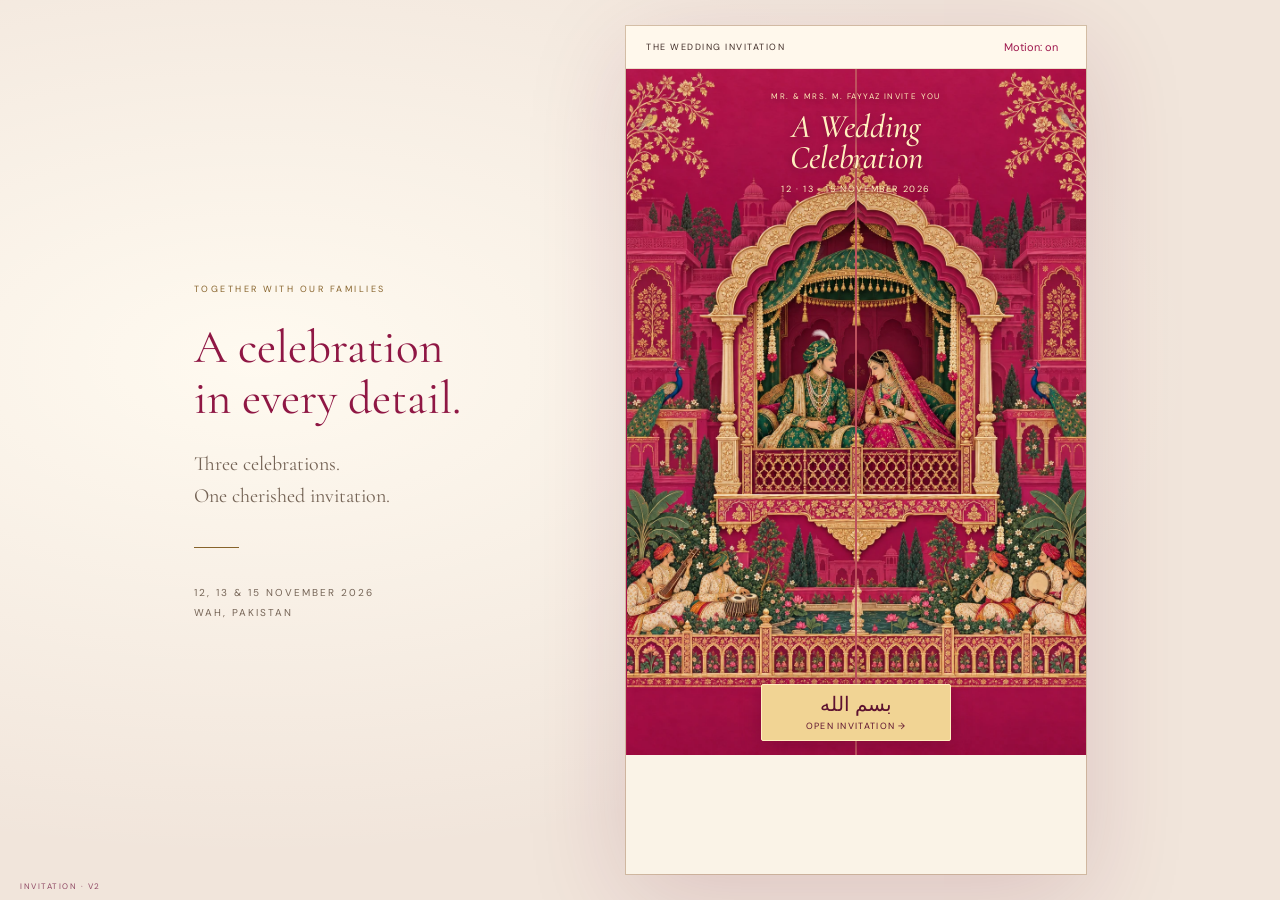
==== commit b0a9bc9e: "Correct Walima to noon arrival and 1 PM lunch" ====
--- a/with-walima.html
+++ b/with-walima.html
@@ -7,7 +7,7 @@
 <section class="page intro" id="page-0" aria-labelledby="title-0"><div class="welcome-note"><p class="blessing">In the name of Allah,<br>the Most Beneficent, the Most Merciful</p><p class="hosts">Mr. & Mrs. M. Fayyaz<br>Mr. & Mrs. M. Shakeel</p><p class="invite-line">joyfully invite you to celebrate the wedding of</p></div><div class="floral-poster"><img src="floral-couple.jpg" alt="Illustrated wedding couple on a lavish red floral stage, with hanging pink flowers and chandeliers"><div class="intro-copy"><h1 id="title-0" tabindex="-1">D/o Fayyaz <span class="amp">&</span><br>Awais Shakeel</h1><p class="parentage">S/o M. Shakeel</p><p class="wedding-dates">12, 13 & 15 November 2026</p></div></div><div class="intro-cta"><p>With your presence, our joy is complete.</p><button class="primary" data-go="1">Explore the celebrations <span>→</span></button></div></section>
 <section class="page event mehndi" id="page-1" hidden aria-labelledby="title-1"><div class="event-poster mehndi-poster"><img src="mehndi-original.jpg" alt="Colourful Mehndi illustration with hanging floral baskets, orange drapes, pink backdrop, a seated couple and dhol players"><div class="poster-copy"><p class="eyebrow">THE FIRST CELEBRATION</p><h2 id="title-1" tabindex="-1">Mehndi</h2><p class="script-sub">An evening of colour & joy</p><p class="poster-date">Thursday · 12 November 2026</p><p class="poster-time">Mehndi · 7:00 PM<br>Dinner · 8:00 PM</p><p class="poster-venue">Al-Maida Marriage Hall<br><small>Jhang Bahtar Road, Wah</small></p></div></div><div class="event-content"><p class="programme">PROGRAMME · IN SHA ALLAH</p><dl class="schedule"><div><dt>Mehndi</dt><dd>7:00 PM</dd></div><div><dt>Dinner</dt><dd>8:00 PM</dd></div></dl><span aria-hidden="true" class="ornament">✧</span><p class="eyebrow">THE VENUE</p><h3>Al-Maida Marriage Hall</h3><p class="address">Jhang Bahtar Road, Wah</p><div class="actions"><button class="primary" data-calendar="0">Add to calendar <span>↗</span></button><a class="secondary" target="_blank" rel="noopener" href="https://www.google.com/maps/search/?api=1&query=Al-Maida%20Marriage%20Hall%20Jhang%20Bahtar%20Road%20Wah">Find venue ↗</a></div><p class="micro">Times in Pakistan Standard Time · Maps opens a venue search</p></div></section>
 <section class="page event barat" id="page-2" hidden aria-labelledby="title-2"><div class="barat-film"><h2 id="title-2" tabindex="-1" class="scene-heading">Baraat Welcome</h2><video id="barat-video" muted loop playsinline preload="none" poster="barat-procession-poster.jpg" aria-label="Animated wedding procession beneath a maroon and gold palace arch"><source src="barat-procession.mp4" type="video/mp4"></video><div class="foreground-ground" aria-hidden="true"></div><img class="foreground-bride" src="bride-red-foreground.png" alt="Bride seen from behind wearing a deep red lehenga with ornate gold embroidery"><button class="barat-video-control" id="barat-video-control">Play scene ▷</button></div><div class="event-content"><p class="barat-event-date">Friday · 13 November 2026</p><p class="programme">PROGRAMME · IN SHA ALLAH</p><dl class="schedule"><div><dt>Arrival of Barat</dt><dd>12:00 PM</dd></div><div><dt>Lunch</dt><dd>1:00 PM</dd></div><div><dt>Rukhsati</dt><dd>3:00 PM</dd></div></dl><span aria-hidden="true" class="ornament">✧</span><p class="eyebrow">THE VENUE</p><h3>Kallisto Grand Marquee</h3><p class="address">Jhang Bahtar Road, Wah</p><div class="actions"><button class="primary" data-calendar="1">Add to calendar <span>↗</span></button><a class="secondary" target="_blank" rel="noopener" href="https://www.google.com/maps/search/?api=1&query=Kallisto%20Grand%20Marquee%20Jhang%20Bahtar%20Road%20Wah">Find venue ↗</a></div><p class="micro">Times in Pakistan Standard Time · Maps opens a venue search</p></div></section>
-<section class="page event walima" id="page-3" hidden aria-labelledby="title-3"><div class="walima-poster"><video id="walima-video" muted loop playsinline preload="none" poster="walima-poster.jpg" aria-label="Animated chandelier-lit garden with an illustrated couple"><source src="walima-scene-clean-loop.mp4" type="video/mp4"></video><div class="walima-copy"><p class="eyebrow">MR. &amp; MRS. M. SHAKEEL INVITE YOU</p><h2 id="title-3" tabindex="-1">Walima</h2><p class="walima-names">D/o Fayyaz &amp; Awais Shakeel</p><p class="walima-date">Sunday · 15 November 2026</p><p class="walima-time">Arrival · 6:00 PM<br>Dinner · 7:00 PM</p><h3>GMC Marquee</h3><p class="walima-address">New City Phase 2, Wah Cantt</p></div><button class="video-control" id="video-control">Play scene ▷</button></div><div class="event-content"><p class="programme">PROGRAMME · IN SHA ALLAH</p><dl class="schedule"><div><dt>Arrival</dt><dd>6:00 PM</dd></div><div><dt>Dinner</dt><dd>7:00 PM</dd></div></dl><span class="ornament" aria-hidden="true">✧</span><p class="eyebrow">THE VENUE</p><h3>GMC Marquee</h3><p class="address">New City Phase 2, Wah Cantt</p><div class="actions"><button class="primary" data-calendar="2">Add to calendar ↗</button><a class="secondary" target="_blank" rel="noopener" href="https://www.google.com/maps/search/?api=1&amp;query=GMC%20Marquee%20New%20City%20Phase%202%20Wah%20Cantt">Find venue ↗</a></div><p class="micro">Pakistan Standard Time · Maps opens a venue search</p></div></section><section class="page rsvp" id="page-4" hidden aria-labelledby="title-4"><div class="rsvp-content"><span class="eyebrow">WE LOOK FORWARD TO WELCOMING YOU</span><h2 id="title-4" tabindex="-1">With love,<br>our family</h2><img class="couple" src="couple-blended.svg" alt="Illustration of a bride in maroon and gold and a groom in a black sherwani dancing together"><p class="programme">R.S.V.P.</p><div class="contacts"><a href="tel:+923005140269"><span>M. Fayyaz</span><small>0300-5140269</small><b aria-hidden="true">↗</b></a><a href="tel:+923365899009"><span>M. Ahsan</span><small>0336-5899009</small><b aria-hidden="true">↗</b></a></div><p class="looking">Looking forward</p><p class="family">M. Riaz · M. Imran · M. Ijaz</p><button id="replay" class="text-button">↺ Replay the opening</button></div></section>
+<section class="page event walima" id="page-3" hidden aria-labelledby="title-3"><div class="walima-poster"><video id="walima-video" muted loop playsinline preload="none" poster="walima-poster.jpg" aria-label="Animated chandelier-lit garden with an illustrated couple"><source src="walima-scene-clean-loop.mp4" type="video/mp4"></video><div class="walima-copy"><p class="eyebrow">MR. &amp; MRS. M. SHAKEEL INVITE YOU</p><h2 id="title-3" tabindex="-1">Walima</h2><p class="walima-names">D/o Fayyaz &amp; Awais Shakeel</p><p class="walima-date">Sunday · 15 November 2026</p><p class="walima-time">Arrival · 12:00 PM<br>Lunch · 1:00 PM</p><h3>GMC Marquee</h3><p class="walima-address">New City Phase 2, Wah Cantt</p></div><button class="video-control" id="video-control">Play scene ▷</button></div><div class="event-content"><p class="programme">PROGRAMME · IN SHA ALLAH</p><dl class="schedule"><div><dt>Arrival</dt><dd>12:00 PM</dd></div><div><dt>Lunch</dt><dd>1:00 PM</dd></div></dl><span class="ornament" aria-hidden="true">✧</span><p class="eyebrow">THE VENUE</p><h3>GMC Marquee</h3><p class="address">New City Phase 2, Wah Cantt</p><div class="actions"><button class="primary" data-calendar="2">Add to calendar ↗</button><a class="secondary" target="_blank" rel="noopener" href="https://www.google.com/maps/search/?api=1&amp;query=GMC%20Marquee%20New%20City%20Phase%202%20Wah%20Cantt">Find venue ↗</a></div><p class="micro">Pakistan Standard Time · Maps opens a venue search</p></div></section><section class="page rsvp" id="page-4" hidden aria-labelledby="title-4"><div class="rsvp-content"><span class="eyebrow">WE LOOK FORWARD TO WELCOMING YOU</span><h2 id="title-4" tabindex="-1">With love,<br>our family</h2><img class="couple" src="couple-blended.svg" alt="Illustration of a bride in maroon and gold and a groom in a black sherwani dancing together"><p class="programme">R.S.V.P.</p><div class="contacts"><a href="tel:+923005140269"><span>M. Fayyaz</span><small>0300-5140269</small><b aria-hidden="true">↗</b></a><a href="tel:+923365899009"><span>M. Ahsan</span><small>0336-5899009</small><b aria-hidden="true">↗</b></a></div><p class="looking">Looking forward</p><p class="family">M. Riaz · M. Imran · M. Ijaz</p><button id="replay" class="text-button">↺ Replay the opening</button></div></section>
 <div id="opening" class="opening"><div class="cover-art" role="img" aria-label="Magenta and antique-gold miniature invitation cover with a royal couple in an emerald jharokha and wedding musicians"></div><div class="opening-copy"><p class="eyebrow">MR. & MRS. M. FAYYAZ INVITE YOU</p><h2>A Wedding<br>Celebration</h2><p>12 · 13 · 15 NOVEMBER 2026</p></div><button id="open" class="seal" aria-label="Open the wedding invitation"><span>بسم الله</span><small>OPEN INVITATION →</small></button></div>
 </div><footer class="navigation"><button id="back" aria-label="Previous card">←</button><nav aria-label="Invitation cards"><button data-go="0" aria-current="page">Invitation</button><button data-go="1">Mehndi</button><button data-go="2">Barat</button><button data-go="3">Walima</button><button data-go="4">RSVP</button></nav><button id="next" aria-label="Next card">→</button></footer><div class="status" role="status" aria-live="polite" id="status"></div>
-</main><span class="build">INVITATION · V2</span><script src="walima-app.js"></script><script src="motion.js"></script><script src="walima.js"></script><script src="barat-film.js"></script><script src="navigation-guide.js"></script></body></html>+</main><span class="build">INVITATION · V2</span><script src="walima-app.js?v=day"></script><script src="motion.js"></script><script src="walima.js"></script><script src="barat-film.js"></script><script src="navigation-guide.js"></script></body></html>
--- a/navigation-guide.css
+++ b/navigation-guide.css
@@ -11,3 +11,5 @@
 .navigation .scroll-guide[data-end="true"]{color:#796c5d;cursor:default}
 .navigation .guide-arrow{font-size:18px;line-height:1}
 @media(max-width:350px){.navigation{padding-left:10px!important;padding-right:10px!important;gap:3px 8px}.navigation nav{gap:6px}.navigation #next,.navigation #back{font-size:11px}}
+
+.navigation .scroll-guide{width:100%;height:26px;white-space:nowrap;justify-self:stretch}
